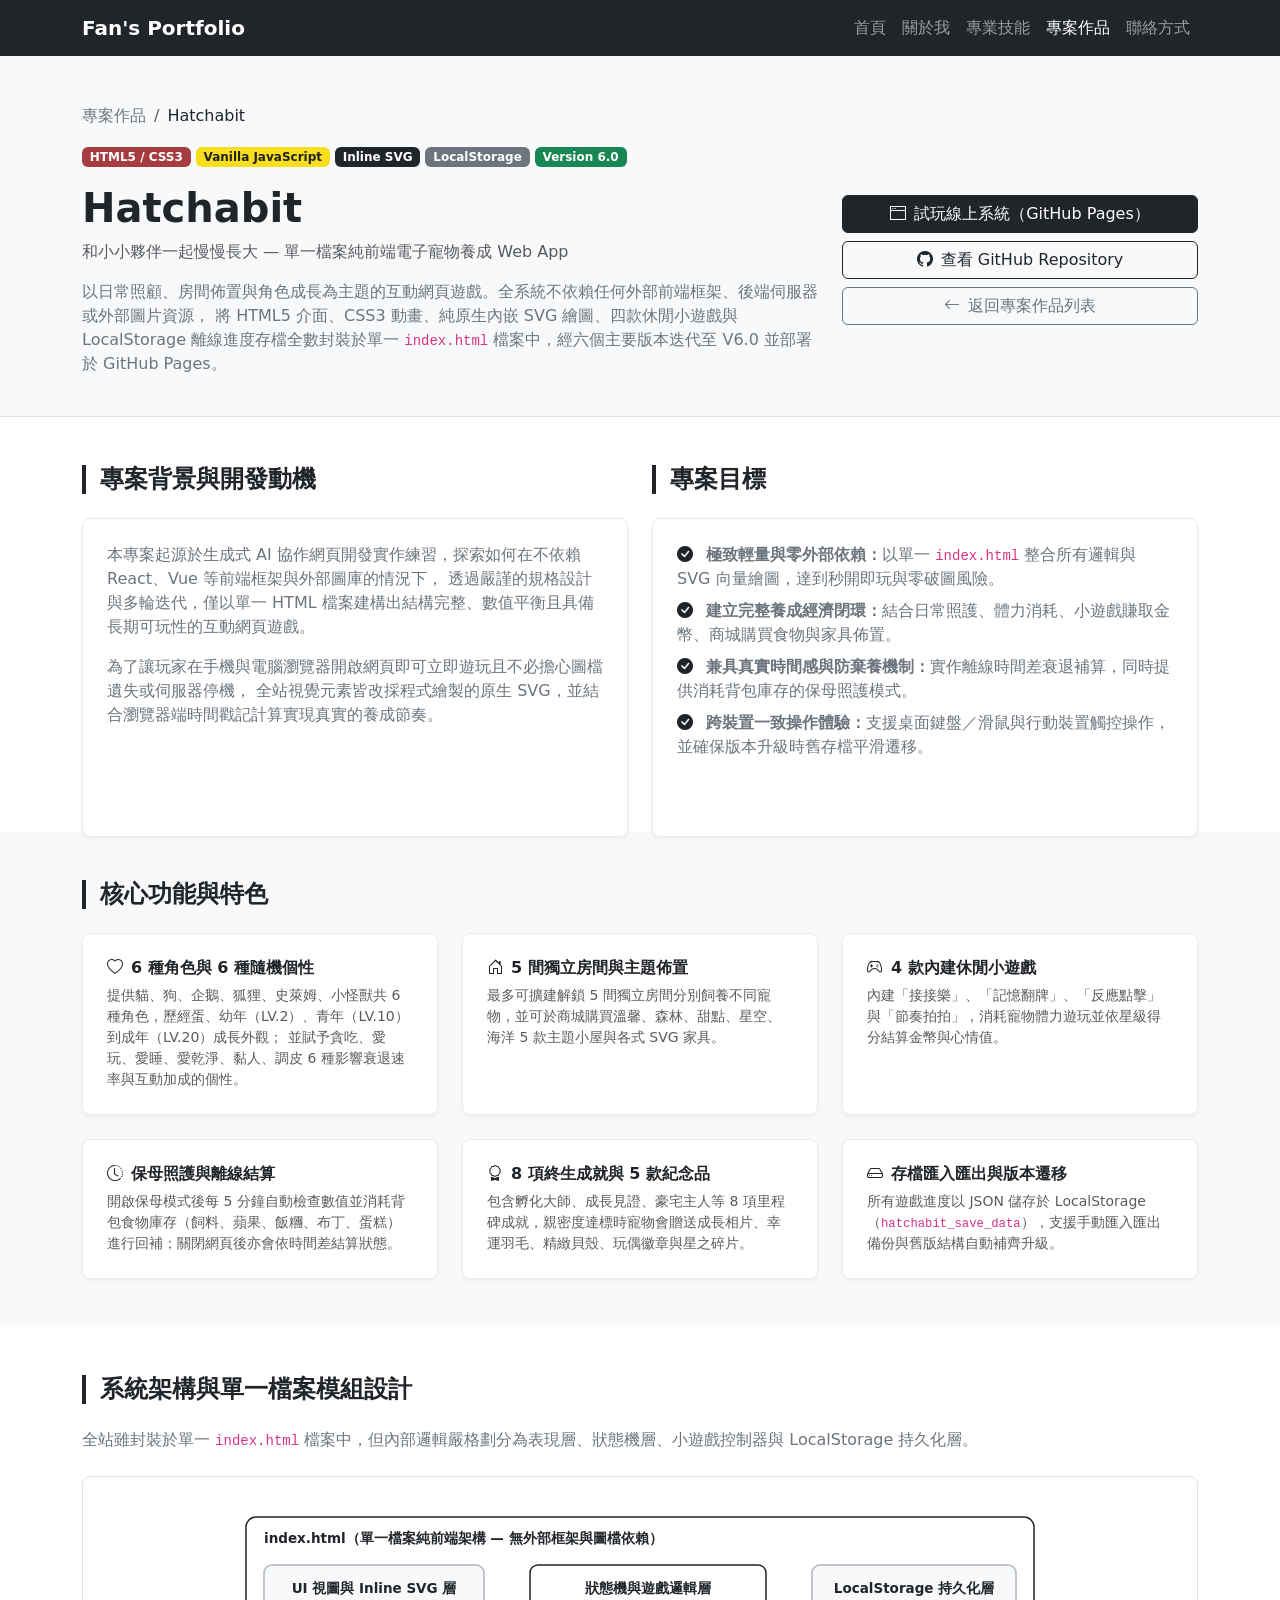
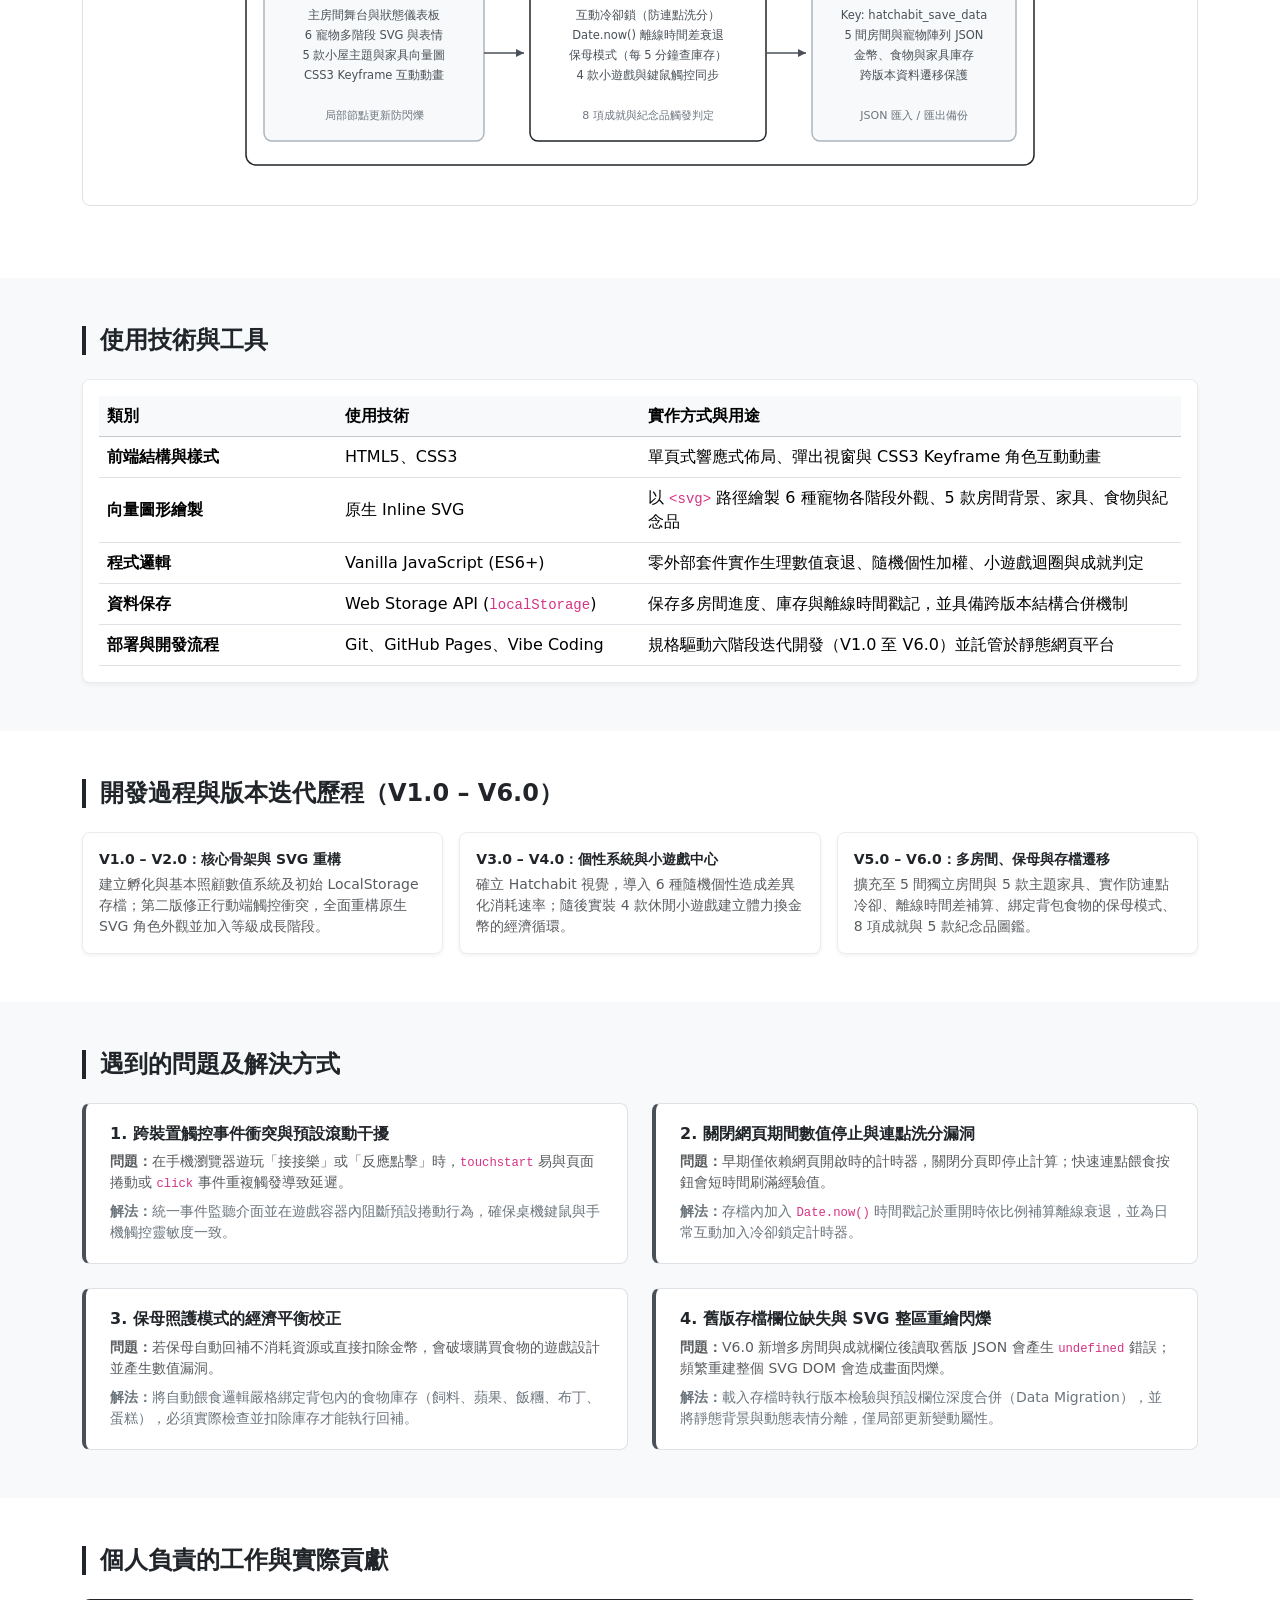
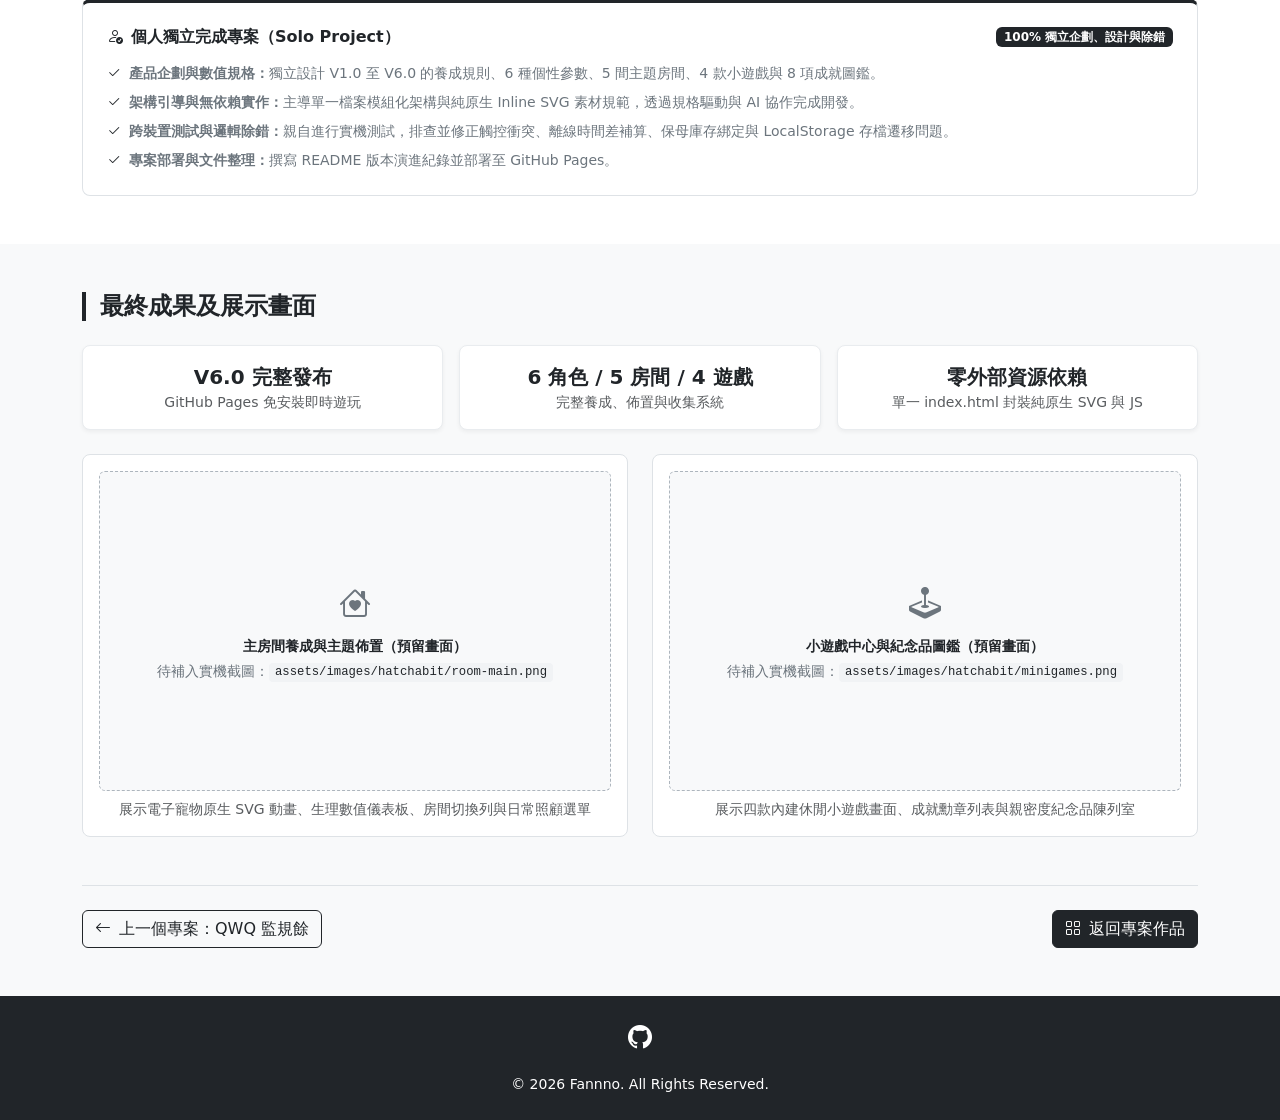
==== projects/hatchabit.html @ 488f7f94 "feat: 完成作品集專案詳細頁與 AGENTS.md 規範" ====
<!DOCTYPE html>
<html lang="zh-Hant">

<head>
  <meta charset="UTF-8">
  <meta name="viewport" content="width=device-width, initial-scale=1.0">
  <title>Hatchabit 電子寵物養成 Web App | 樊柔妤作品集</title>

  <link href="https://cdn.jsdelivr.net/npm/bootstrap@5.3.0/dist/css/bootstrap.min.css" rel="stylesheet">
  <link rel="stylesheet" href="https://cdn.jsdelivr.net/npm/bootstrap-icons@1.11.0/font/bootstrap-icons.min.css">
  <link rel="stylesheet" href="../assets/css/style.css">
</head>

<body>

  <!-- 導覽列 -->
  <nav class="navbar navbar-expand-lg navbar-dark bg-dark sticky-top">
    <div class="container">
      <a class="navbar-brand fw-bold" href="../index.html#home">Fan's Portfolio</a>

      <button class="navbar-toggler" type="button"
        data-bs-toggle="collapse" data-bs-target="#navbarNav"
        aria-controls="navbarNav" aria-expanded="false" aria-label="切換導覽列">
        <span class="navbar-toggler-icon"></span>
      </button>

      <div class="collapse navbar-collapse" id="navbarNav">
        <ul class="navbar-nav ms-auto">
          <li class="nav-item"><a class="nav-link" href="../index.html#home">首頁</a></li>
          <li class="nav-item"><a class="nav-link" href="../index.html#about">關於我</a></li>
          <li class="nav-item"><a class="nav-link" href="../index.html#skills">專業技能</a></li>
          <li class="nav-item"><a class="nav-link active" href="../index.html#portfolio">專案作品</a></li>
          <li class="nav-item"><a class="nav-link" href="../index.html#contact">聯絡方式</a></li>
        </ul>
      </div>
    </div>
  </nav>

  <!-- 1. 專案名稱、簡介與外部連結 -->
  <header class="project-hero">
    <div class="container">
      <nav aria-label="breadcrumb" class="mb-3">
        <ol class="breadcrumb mb-0 small">
          <li class="breadcrumb-item"><a href="../index.html#portfolio" class="text-decoration-none text-secondary">專案作品</a></li>
          <li class="breadcrumb-item active text-dark" aria-current="page">Hatchabit</li>
        </ol>
      </nav>

      <div class="row align-items-center g-4">
        <div class="col-lg-8">
          <div class="project-badges mb-3">
            <span class="badge badge-html">HTML5 / CSS3</span>
            <span class="badge badge-javascript">Vanilla JavaScript</span>
            <span class="badge bg-dark">Inline SVG</span>
            <span class="badge bg-secondary">LocalStorage</span>
            <span class="badge bg-success">Version 6.0</span>
          </div>

          <h1 class="fw-bold mb-2">Hatchabit</h1>
          <p class="text-muted mb-3">和小小夥伴一起慢慢長大 — 單一檔案純前端電子寵物養成 Web App</p>
          <p class="lead fs-6 text-secondary mb-0">
            以日常照顧、房間佈置與角色成長為主題的互動網頁遊戲。全系統不依賴任何外部前端框架、後端伺服器或外部圖片資源，
            將 HTML5 介面、CSS3 動畫、純原生內嵌 SVG 繪圖、四款休閒小遊戲與 LocalStorage 離線進度存檔全數封裝於單一
            <code>index.html</code> 檔案中，經六個主要版本迭代至 V6.0 並部署於 GitHub Pages。
          </p>
        </div>

        <div class="col-lg-4 d-flex flex-column gap-2">
          <a href="https://fannno.github.io/hatchabit/"
            target="_blank" rel="noopener noreferrer"
            class="btn btn-dark">
            <i class="bi bi-window-fullscreen me-2"></i>試玩線上系統（GitHub Pages）
          </a>
          <a href="https://github.com/Fannno/hatchabit"
            target="_blank" rel="noopener noreferrer"
            class="btn btn-outline-dark">
            <i class="bi bi-github me-2"></i>查看 GitHub Repository
          </a>
          <a href="../index.html#portfolio" class="btn btn-outline-secondary">
            <i class="bi bi-arrow-left me-2"></i>返回專案作品列表
          </a>
        </div>
      </div>
    </div>
  </header>

  <!-- 2 & 3. 專案背景與開發動機、專案目標 -->
  <section class="project-section bg-white">
    <div class="container">
      <div class="row g-4">
        <div class="col-lg-6">
          <h2 class="h4 section-heading">專案背景與開發動機</h2>
          <div class="info-panel p-4 h-100">
            <p class="text-secondary mb-3">
              本專案起源於生成式 AI 協作網頁開發實作練習，探索如何在不依賴 React、Vue 等前端框架與外部圖庫的情況下，
              透過嚴謹的規格設計與多輪迭代，僅以單一 HTML 檔案建構出結構完整、數值平衡且具備長期可玩性的互動網頁遊戲。
            </p>
            <p class="text-secondary mb-0">
              為了讓玩家在手機與電腦瀏覽器開啟網頁即可立即遊玩且不必擔心圖檔遺失或伺服器停機，
              全站視覺元素皆改採程式繪製的原生 SVG，並結合瀏覽器端時間戳記計算實現真實的養成節奏。
            </p>
          </div>
        </div>

        <div class="col-lg-6">
          <h2 class="h4 section-heading">專案目標</h2>
          <div class="info-panel p-4 h-100">
            <ul class="list-unstyled text-secondary mb-0 d-flex flex-column gap-2">
              <li>
                <i class="bi bi-check-circle-fill text-dark me-2"></i>
                <strong>極致輕量與零外部依賴：</strong>以單一 <code>index.html</code> 整合所有邏輯與 SVG 向量繪圖，達到秒開即玩與零破圖風險。
              </li>
              <li>
                <i class="bi bi-check-circle-fill text-dark me-2"></i>
                <strong>建立完整養成經濟閉環：</strong>結合日常照護、體力消耗、小遊戲賺取金幣、商城購買食物與家具佈置。
              </li>
              <li>
                <i class="bi bi-check-circle-fill text-dark me-2"></i>
                <strong>兼具真實時間感與防棄養機制：</strong>實作離線時間差衰退補算，同時提供消耗背包庫存的保母照護模式。
              </li>
              <li>
                <i class="bi bi-check-circle-fill text-dark me-2"></i>
                <strong>跨裝置一致操作體驗：</strong>支援桌面鍵盤／滑鼠與行動裝置觸控操作，並確保版本升級時舊存檔平滑遷移。
              </li>
            </ul>
          </div>
        </div>
      </div>
    </div>
  </section>

  <!-- 4. 核心功能與特色 -->
  <section class="project-section bg-light">
    <div class="container">
      <h2 class="h4 section-heading">核心功能與特色</h2>

      <div class="row g-4">
        <div class="col-md-6 col-lg-4">
          <div class="info-panel p-4 h-100">
            <h3 class="h6 fw-bold mb-2"><i class="bi bi-heart me-2"></i>6 種角色與 6 種隨機個性</h3>
            <p class="text-muted small mb-0">
              提供貓、狗、企鵝、狐狸、史萊姆、小怪獸共 6 種角色，歷經蛋、幼年（LV.2）、青年（LV.10）到成年（LV.20）成長外觀；
              並賦予貪吃、愛玩、愛睡、愛乾淨、黏人、調皮 6 種影響衰退速率與互動加成的個性。
            </p>
          </div>
        </div>

        <div class="col-md-6 col-lg-4">
          <div class="info-panel p-4 h-100">
            <h3 class="h6 fw-bold mb-2"><i class="bi bi-house-door me-2"></i>5 間獨立房間與主題佈置</h3>
            <p class="text-muted small mb-0">
              最多可擴建解鎖 5 間獨立房間分別飼養不同寵物，並可於商城購買溫馨、森林、甜點、星空、海洋 5 款主題小屋與各式 SVG 家具。
            </p>
          </div>
        </div>

        <div class="col-md-6 col-lg-4">
          <div class="info-panel p-4 h-100">
            <h3 class="h6 fw-bold mb-2"><i class="bi bi-controller me-2"></i>4 款內建休閒小遊戲</h3>
            <p class="text-muted small mb-0">
              內建「接接樂」、「記憶翻牌」、「反應點擊」與「節奏拍拍」，消耗寵物體力遊玩並依星級得分結算金幣與心情值。
            </p>
          </div>
        </div>

        <div class="col-md-6 col-lg-4">
          <div class="info-panel p-4 h-100">
            <h3 class="h6 fw-bold mb-2"><i class="bi bi-clock-history me-2"></i>保母照護與離線結算</h3>
            <p class="text-muted small mb-0">
              開啟保母模式後每 5 分鐘自動檢查數值並消耗背包食物庫存（飼料、蘋果、飯糰、布丁、蛋糕）進行回補；關閉網頁後亦會依時間差結算狀態。
            </p>
          </div>
        </div>

        <div class="col-md-6 col-lg-4">
          <div class="info-panel p-4 h-100">
            <h3 class="h6 fw-bold mb-2"><i class="bi bi-award me-2"></i>8 項終生成就與 5 款紀念品</h3>
            <p class="text-muted small mb-0">
              包含孵化大師、成長見證、豪宅主人等 8 項里程碑成就，親密度達標時寵物會贈送成長相片、幸運羽毛、精緻貝殼、玩偶徽章與星之碎片。
            </p>
          </div>
        </div>

        <div class="col-md-6 col-lg-4">
          <div class="info-panel p-4 h-100">
            <h3 class="h6 fw-bold mb-2"><i class="bi bi-hdd me-2"></i>存檔匯入匯出與版本遷移</h3>
            <p class="text-muted small mb-0">
              所有遊戲進度以 JSON 儲存於 LocalStorage（<code>hatchabit_save_data</code>），支援手動匯入匯出備份與舊版結構自動補齊升級。
            </p>
          </div>
        </div>
      </div>
    </div>
  </section>

  <!-- 5. 系統架構與資料處理流程 -->
  <section class="project-section bg-white">
    <div class="container">
      <h2 class="h4 section-heading">系統架構與單一檔案模組設計</h2>
      <p class="text-secondary mb-4">
        全站雖封裝於單一 <code>index.html</code> 檔案中，但內部邏輯嚴格劃分為表現層、狀態機層、小遊戲控制器與 LocalStorage 持久化層。
      </p>

      <div class="arch-diagram-box mb-4">
        <svg viewBox="0 0 820 280" xmlns="http://www.w3.org/2000/svg" role="img" aria-label="Hatchabit 單一檔案純前端架構圖">
          <defs>
            <marker id="hb-arrow" viewBox="0 0 10 10" refX="8" refY="5" markerWidth="7" markerHeight="7" orient="auto-start-reverse">
              <path d="M 0 1 L 8 5 L 0 9 z" fill="#495057"/>
            </marker>
          </defs>

          <!-- 外層容器 -->
          <rect x="16" y="16" width="788" height="248" rx="10" fill="#ffffff" stroke="#212529" stroke-width="1.5"/>
          <text x="34" y="42" font-size="13.5" font-weight="700" fill="#212529">index.html（單一檔案純前端架構 — 無外部框架與圖檔依賴）</text>

          <!-- 左：UI & SVG -->
          <rect x="34" y="64" width="220" height="176" rx="8" fill="#f8f9fa" stroke="#adb5bd" stroke-width="1.5"/>
          <text x="144" y="92" text-anchor="middle" font-size="13.5" font-weight="700" fill="#212529">UI 視圖與 Inline SVG 層</text>
          <text x="144" y="118" text-anchor="middle" font-size="11.5" fill="#495057">主房間舞台與狀態儀表板</text>
          <text x="144" y="138" text-anchor="middle" font-size="11.5" fill="#495057">6 寵物多階段 SVG 與表情</text>
          <text x="144" y="158" text-anchor="middle" font-size="11.5" fill="#495057">5 款小屋主題與家具向量圖</text>
          <text x="144" y="178" text-anchor="middle" font-size="11.5" fill="#495057">CSS3 Keyframe 互動動畫</text>
          <text x="144" y="218" text-anchor="middle" font-size="11" fill="#6c757d">局部節點更新防閃爍</text>

          <line x1="254" y1="152" x2="294" y2="152" stroke="#495057" stroke-width="1.5" marker-end="url(#hb-arrow)"/>

          <!-- 中：狀態機與遊戲 -->
          <rect x="300" y="64" width="236" height="176" rx="8" fill="#ffffff" stroke="#212529" stroke-width="1.5"/>
          <text x="418" y="92" text-anchor="middle" font-size="13.5" font-weight="700" fill="#212529">狀態機與遊戲邏輯層</text>
          <text x="418" y="118" text-anchor="middle" font-size="11.5" fill="#495057">互動冷卻鎖（防連點洗分）</text>
          <text x="418" y="138" text-anchor="middle" font-size="11.5" fill="#495057">Date.now() 離線時間差衰退</text>
          <text x="418" y="158" text-anchor="middle" font-size="11.5" fill="#495057">保母模式（每 5 分鐘查庫存）</text>
          <text x="418" y="178" text-anchor="middle" font-size="11.5" fill="#495057">4 款小遊戲與鍵鼠觸控同步</text>
          <text x="418" y="218" text-anchor="middle" font-size="11" fill="#6c757d">8 項成就與紀念品觸發判定</text>

          <line x1="536" y1="152" x2="576" y2="152" stroke="#495057" stroke-width="1.5" marker-end="url(#hb-arrow)"/>

          <!-- 右：LocalStorage -->
          <rect x="582" y="64" width="204" height="176" rx="8" fill="#f8f9fa" stroke="#adb5bd" stroke-width="1.5"/>
          <text x="684" y="92" text-anchor="middle" font-size="13.5" font-weight="700" fill="#212529">LocalStorage 持久化層</text>
          <text x="684" y="118" text-anchor="middle" font-size="11.5" fill="#495057">Key: hatchabit_save_data</text>
          <text x="684" y="138" text-anchor="middle" font-size="11.5" fill="#495057">5 間房間與寵物陣列 JSON</text>
          <text x="684" y="158" text-anchor="middle" font-size="11.5" fill="#495057">金幣、食物與家具庫存</text>
          <text x="684" y="178" text-anchor="middle" font-size="11.5" fill="#495057">跨版本資料遷移保護</text>
          <text x="684" y="218" text-anchor="middle" font-size="11" fill="#6c757d">JSON 匯入 / 匯出備份</text>
        </svg>
      </div>
    </div>
  </section>

  <!-- 6. 使用技術與工具 -->
  <section class="project-section bg-light">
    <div class="container">
      <h2 class="h4 section-heading">使用技術與工具</h2>

      <div class="table-responsive info-panel p-3">
        <table class="table table-hover align-middle mb-0">
          <thead class="table-light">
            <tr>
              <th style="width: 22%;">類別</th>
              <th style="width: 28%;">使用技術</th>
              <th>實作方式與用途</th>
            </tr>
          </thead>
          <tbody>
            <tr>
              <td class="fw-semibold">前端結構與樣式</td>
              <td>HTML5、CSS3</td>
              <td>單頁式響應式佈局、彈出視窗與 CSS3 Keyframe 角色互動動畫</td>
            </tr>
            <tr>
              <td class="fw-semibold">向量圖形繪製</td>
              <td>原生 Inline SVG</td>
              <td>以 <code>&lt;svg&gt;</code> 路徑繪製 6 種寵物各階段外觀、5 款房間背景、家具、食物與紀念品</td>
            </tr>
            <tr>
              <td class="fw-semibold">程式邏輯</td>
              <td>Vanilla JavaScript (ES6+)</td>
              <td>零外部套件實作生理數值衰退、隨機個性加權、小遊戲迴圈與成就判定</td>
            </tr>
            <tr>
              <td class="fw-semibold">資料保存</td>
              <td>Web Storage API (<code>localStorage</code>)</td>
              <td>保存多房間進度、庫存與離線時間戳記，並具備跨版本結構合併機制</td>
            </tr>
            <tr>
              <td class="fw-semibold">部署與開發流程</td>
              <td>Git、GitHub Pages、Vibe Coding</td>
              <td>規格驅動六階段迭代開發（V1.0 至 V6.0）並託管於靜態網頁平台</td>
            </tr>
          </tbody>
        </table>
      </div>
    </div>
  </section>

  <!-- 7. 開發過程與實作方式 -->
  <section class="project-section bg-white">
    <div class="container">
      <h2 class="h4 section-heading">開發過程與版本迭代歷程（V1.0 – V6.0）</h2>

      <div class="row g-3">
        <div class="col-md-6 col-lg-4">
          <div class="info-panel p-3 h-100">
            <div class="fw-bold small text-dark mb-1">V1.0 – V2.0：核心骨架與 SVG 重構</div>
            <p class="small text-muted mb-0">
              建立孵化與基本照顧數值系統及初始 LocalStorage 存檔；第二版修正行動端觸控衝突，全面重構原生 SVG 角色外觀並加入等級成長階段。
            </p>
          </div>
        </div>
        <div class="col-md-6 col-lg-4">
          <div class="info-panel p-3 h-100">
            <div class="fw-bold small text-dark mb-1">V3.0 – V4.0：個性系統與小遊戲中心</div>
            <p class="small text-muted mb-0">
              確立 Hatchabit 視覺，導入 6 種隨機個性造成差異化消耗速率；隨後實裝 4 款休閒小遊戲建立體力換金幣的經濟循環。
            </p>
          </div>
        </div>
        <div class="col-md-6 col-lg-4">
          <div class="info-panel p-3 h-100">
            <div class="fw-bold small text-dark mb-1">V5.0 – V6.0：多房間、保母與存檔遷移</div>
            <p class="small text-muted mb-0">
              擴充至 5 間獨立房間與 5 款主題家具、實作防連點冷卻、離線時間差補算、綁定背包食物的保母模式、8 項成就與 5 款紀念品圖鑑。
            </p>
          </div>
        </div>
      </div>
    </div>
  </section>

  <!-- 8. 遇到的問題及解決方式 -->
  <section class="project-section bg-light">
    <div class="container">
      <h2 class="h4 section-heading">遇到的問題及解決方式</h2>

      <div class="row g-4">
        <div class="col-lg-6">
          <div class="troubleshoot-card">
            <h3 class="h6 fw-bold mb-2">1. 跨裝置觸控事件衝突與預設滾動干擾</h3>
            <p class="small text-muted mb-2">
              <strong>問題：</strong>在手機瀏覽器遊玩「接接樂」或「反應點擊」時，<code>touchstart</code> 易與頁面捲動或 <code>click</code> 事件重複觸發導致延遲。
            </p>
            <p class="small text-secondary mb-0">
              <strong>解法：</strong>統一事件監聽介面並在遊戲容器內阻斷預設捲動行為，確保桌機鍵鼠與手機觸控靈敏度一致。
            </p>
          </div>
        </div>

        <div class="col-lg-6">
          <div class="troubleshoot-card">
            <h3 class="h6 fw-bold mb-2">2. 關閉網頁期間數值停止與連點洗分漏洞</h3>
            <p class="small text-muted mb-2">
              <strong>問題：</strong>早期僅依賴網頁開啟時的計時器，關閉分頁即停止計算；快速連點餵食按鈕會短時間刷滿經驗值。
            </p>
            <p class="small text-secondary mb-0">
              <strong>解法：</strong>存檔內加入 <code>Date.now()</code> 時間戳記於重開時依比例補算離線衰退，並為日常互動加入冷卻鎖定計時器。
            </p>
          </div>
        </div>

        <div class="col-lg-6">
          <div class="troubleshoot-card">
            <h3 class="h6 fw-bold mb-2">3. 保母照護模式的經濟平衡校正</h3>
            <p class="small text-muted mb-2">
              <strong>問題：</strong>若保母自動回補不消耗資源或直接扣除金幣，會破壞購買食物的遊戲設計並產生數值漏洞。
            </p>
            <p class="small text-secondary mb-0">
              <strong>解法：</strong>將自動餵食邏輯嚴格綁定背包內的食物庫存（飼料、蘋果、飯糰、布丁、蛋糕），必須實際檢查並扣除庫存才能執行回補。
            </p>
          </div>
        </div>

        <div class="col-lg-6">
          <div class="troubleshoot-card">
            <h3 class="h6 fw-bold mb-2">4. 舊版存檔欄位缺失與 SVG 整區重繪閃爍</h3>
            <p class="small text-muted mb-2">
              <strong>問題：</strong>V6.0 新增多房間與成就欄位後讀取舊版 JSON 會產生 <code>undefined</code> 錯誤；頻繁重建整個 SVG DOM 會造成畫面閃爍。
            </p>
            <p class="small text-secondary mb-0">
              <strong>解法：</strong>載入存檔時執行版本檢驗與預設欄位深度合併（Data Migration），並將靜態背景與動態表情分離，僅局部更新變動屬性。
            </p>
          </div>
        </div>
      </div>
    </div>
  </section>

  <!-- 9. 個人負責的工作與實際貢獻 -->
  <section class="project-section bg-white">
    <div class="container">
      <h2 class="h4 section-heading">個人負責的工作與實際貢獻</h2>

      <div class="role-boundary-box role-personal">
        <div class="d-flex flex-wrap justify-content-between align-items-center mb-3 gap-2">
          <h3 class="h6 fw-bold mb-0"><i class="bi bi-person-check me-2"></i>個人獨立完成專案（Solo Project）</h3>
          <span class="badge bg-dark">100% 獨立企劃、設計與除錯</span>
        </div>
        <ul class="list-unstyled text-secondary small mb-0 d-flex flex-column gap-2">
          <li><i class="bi bi-check2 text-dark me-2"></i><strong>產品企劃與數值規格：</strong>獨立設計 V1.0 至 V6.0 的養成規則、6 種個性參數、5 間主題房間、4 款小遊戲與 8 項成就圖鑑。</li>
          <li><i class="bi bi-check2 text-dark me-2"></i><strong>架構引導與無依賴實作：</strong>主導單一檔案模組化架構與純原生 Inline SVG 素材規範，透過規格驅動與 AI 協作完成開發。</li>
          <li><i class="bi bi-check2 text-dark me-2"></i><strong>跨裝置測試與邏輯除錯：</strong>親自進行實機測試，排查並修正觸控衝突、離線時間差補算、保母庫存綁定與 LocalStorage 存檔遷移問題。</li>
          <li><i class="bi bi-check2 text-dark me-2"></i><strong>專案部署與文件整理：</strong>撰寫 README 版本演進紀錄並部署至 GitHub Pages。</li>
        </ul>
      </div>
    </div>
  </section>

  <!-- 10. 最終成果及展示畫面 -->
  <section class="project-section bg-light">
    <div class="container">
      <h2 class="h4 section-heading">最終成果及展示畫面</h2>

      <div class="row g-3 mb-4">
        <div class="col-md-4">
          <div class="info-panel p-3 text-center h-100">
            <div class="fw-bold fs-5 text-dark">V6.0 完整發布</div>
            <div class="small text-muted">GitHub Pages 免安裝即時遊玩</div>
          </div>
        </div>
        <div class="col-md-4">
          <div class="info-panel p-3 text-center h-100">
            <div class="fw-bold fs-5 text-dark">6 角色 / 5 房間 / 4 遊戲</div>
            <div class="small text-muted">完整養成、佈置與收集系統</div>
          </div>
        </div>
        <div class="col-md-4">
          <div class="info-panel p-3 text-center h-100">
            <div class="fw-bold fs-5 text-dark">零外部資源依賴</div>
            <div class="small text-muted">單一 index.html 封裝純原生 SVG 與 JS</div>
          </div>
        </div>
      </div>

      <div class="row g-4">
        <div class="col-md-6">
          <figure class="screenshot-figure">
            <div class="screenshot-placeholder">
              <i class="bi bi-house-heart fs-2 mb-2"></i>
              <div class="fw-semibold small text-dark mb-1">主房間養成與主題佈置（預留畫面）</div>
              <div class="small">待補入實機截圖：<span class="code-path">assets/images/hatchabit/room-main.png</span></div>
            </div>
            <figcaption class="small text-muted mt-2 text-center">
              展示電子寵物原生 SVG 動畫、生理數值儀表板、房間切換列與日常照顧選單
            </figcaption>
          </figure>
        </div>

        <div class="col-md-6">
          <figure class="screenshot-figure">
            <div class="screenshot-placeholder">
              <i class="bi bi-joystick fs-2 mb-2"></i>
              <div class="fw-semibold small text-dark mb-1">小遊戲中心與紀念品圖鑑（預留畫面）</div>
              <div class="small">待補入實機截圖：<span class="code-path">assets/images/hatchabit/minigames.png</span></div>
            </div>
            <figcaption class="small text-muted mt-2 text-center">
              展示四款內建休閒小遊戲畫面、成就勳章列表與親密度紀念品陳列室
            </figcaption>
          </figure>
        </div>
      </div>

      <!-- 底部專案導覽 -->
      <div class="d-flex flex-wrap justify-content-between align-items-center gap-3 mt-5 pt-4 border-top">
        <a href="qwq.html" class="btn btn-outline-dark">
          <i class="bi bi-arrow-left me-2"></i>上一個專案：QWQ 監規餘
        </a>
        <a href="../index.html#portfolio" class="btn btn-dark">
          <i class="bi bi-grid me-2"></i>返回專案作品
        </a>
      </div>
    </div>
  </section>

  <!-- 頁尾 -->
  <footer class="bg-dark text-white text-center py-4">
    <div class="container">
      <div class="mb-3">
        <a href="https://github.com/Fannno"
          target="_blank" rel="noopener noreferrer"
          class="text-white mx-3 text-decoration-none"
          aria-label="GitHub 個人頁面">
          <i class="bi bi-github fs-4"></i>
        </a>
      </div>

      <small>&copy; 2026 Fannno. All Rights Reserved.</small>
    </div>
  </footer>

  <script src="https://cdn.jsdelivr.net/npm/bootstrap@5.3.0/dist/js/bootstrap.bundle.min.js"></script>
  <script src="../assets/js/main.js"></script>
</body>

</html>
---- assets/css/style.css ----
/* ==========================================================================
   Fan's Portfolio - 全站共用樣式表
   維持簡潔黑白灰設計語言，兼顧首頁與專案詳細介紹頁一致體驗
   ========================================================================== */

section {
  padding: 60px 0;
}

.hero-bg {
  background-color: #f8f9fa;
}

/* 卡片基礎互動 */
.card {
  transition: transform 0.25s ease, box-shadow 0.25s ease, border-color 0.25s ease;
}

.card:hover {
  transform: translateY(-5px);
  box-shadow: 0 10px 20px rgba(0, 0, 0, 0.1) !important;
}

/* 首頁專案卡片：整張可點擊與外部連結隔離 */
.project-card {
  position: relative;
  border: 1px solid rgba(0, 0, 0, 0.06) !important;
}

.project-card:hover,
.project-card:focus-within {
  border-color: rgba(33, 37, 41, 0.35) !important;
}

.project-card-action {
  display: inline-flex;
  align-items: center;
  transition: color 0.2s ease;
}

.project-card-action i {
  transition: transform 0.2s ease;
}

.project-card:hover .project-card-action i,
.project-card:focus-within .project-card-action i {
  transform: translateX(4px);
}

.project-card-links {
  position: relative;
  z-index: 2;
}

/* 技術標籤代表色 */
.badge-swift {
  background-color: #F05138;
  color: #fff;
}

.badge-dotnet {
  background-color: #512BD4;
  color: #fff;
}

.badge-sql {
  background-color: #4479A1;
  color: #fff;
}

.badge-javascript {
  background-color: #F7DF1E;
  color: #222;
}

.badge-html {
  background-color: #A63D40;
  color: #fff;
}

.badge-java {
  background-color: #E76F00;
  color: #fff;
}

.badge-react {
  background-color: #087EA4;
  color: #fff;
}

.badge-node {
  background-color: #3C873A;
  color: #fff;
}

.badge-mongodb {
  background-color: #13AA52;
  color: #fff;
}

/* 學經歷時間軸排版 */
.timeline-heading {
  display: flex;
  flex-wrap: wrap;
  justify-content: space-between;
  align-items: flex-start;
  gap: 4px 12px;
}

.timeline-date {
  white-space: nowrap;
}

/* ==========================================================================
   專案詳細介紹頁專用樣式
   ========================================================================== */

.project-hero {
  padding: 48px 0 40px;
  background-color: #f8f9fa;
  border-bottom: 1px solid #dee2e6;
}

.project-section {
  padding: 48px 0;
}

.section-heading {
  font-weight: 700;
  color: #212529;
  padding-left: 14px;
  border-left: 4px solid #212529;
  margin-bottom: 1.5rem;
}

/* 靜態資訊卡片（內頁結構卡不套用首頁懸浮上移，保持閱讀穩定） */
.info-panel {
  background-color: #ffffff;
  border: 1px solid #e9ecef;
  border-radius: 0.5rem;
  box-shadow: 0 0.125rem 0.25rem rgba(0, 0, 0, 0.05);
}

.info-panel-muted {
  background-color: #f8f9fa;
  border: 1px solid #e9ecef;
  border-radius: 0.5rem;
}

/* 原生 SVG 系統架構圖容器 */
.arch-diagram-box {
  background-color: #ffffff;
  border: 1px solid #dee2e6;
  border-radius: 0.5rem;
  padding: 1.5rem;
  overflow-x: auto;
}

.arch-diagram-box svg {
  display: block;
  width: 100%;
  max-width: 820px;
  height: auto;
  margin: 0 auto;
}

/* 問題與解決方式卡片 */
.troubleshoot-card {
  background-color: #ffffff;
  border: 1px solid #dee2e6;
  border-left: 4px solid #495057;
  border-radius: 0.5rem;
  padding: 1.25rem 1.5rem;
  height: 100%;
}

/* 個人貢獻與團隊分工對照 */
.role-boundary-box {
  border: 1px solid #dee2e6;
  border-radius: 0.5rem;
  padding: 1.5rem;
  height: 100%;
}

.role-boundary-box.role-personal {
  background-color: #ffffff;
  border-top: 4px solid #212529;
}

.role-boundary-box.role-team {
  background-color: #f8f9fa;
  border-top: 4px solid #6c757d;
}

/* 專案截圖與預留展示區 */
.screenshot-figure {
  background-color: #ffffff;
  border: 1px solid #dee2e6;
  border-radius: 0.5rem;
  padding: 1rem;
  margin-bottom: 0;
  height: 100%;
}

.screenshot-placeholder {
  background-color: #f8f9fa;
  border: 1.5px dashed #adb5bd;
  border-radius: 0.375rem;
  aspect-ratio: 16 / 10;
  display: flex;
  flex-direction: column;
  align-items: center;
  justify-content: center;
  text-align: center;
  padding: 1.25rem;
  color: #6c757d;
}

.screenshot-placeholder-portrait {
  aspect-ratio: 9 / 16;
  max-height: 360px;
  margin: 0 auto;
}

.code-path {
  font-family: ui-monospace, SFMono-Regular, Menlo, Monaco, Consolas, monospace;
  font-size: 0.875em;
  background-color: #f1f3f5;
  color: #212529;
  padding: 0.15rem 0.4rem;
  border-radius: 0.25rem;
  word-break: break-word;
}

/* 響應式微調 */
@media (max-width: 576px) {
  section {
    padding: 45px 0;
  }

  .project-hero {
    padding: 36px 0 28px;
  }

  .project-section {
    padding: 36px 0;
  }

  .timeline-date {
    font-size: 0.8rem;
  }

  .project-badges {
    line-height: 2.2;
  }

  .arch-diagram-box {
    padding: 1rem;
  }
}
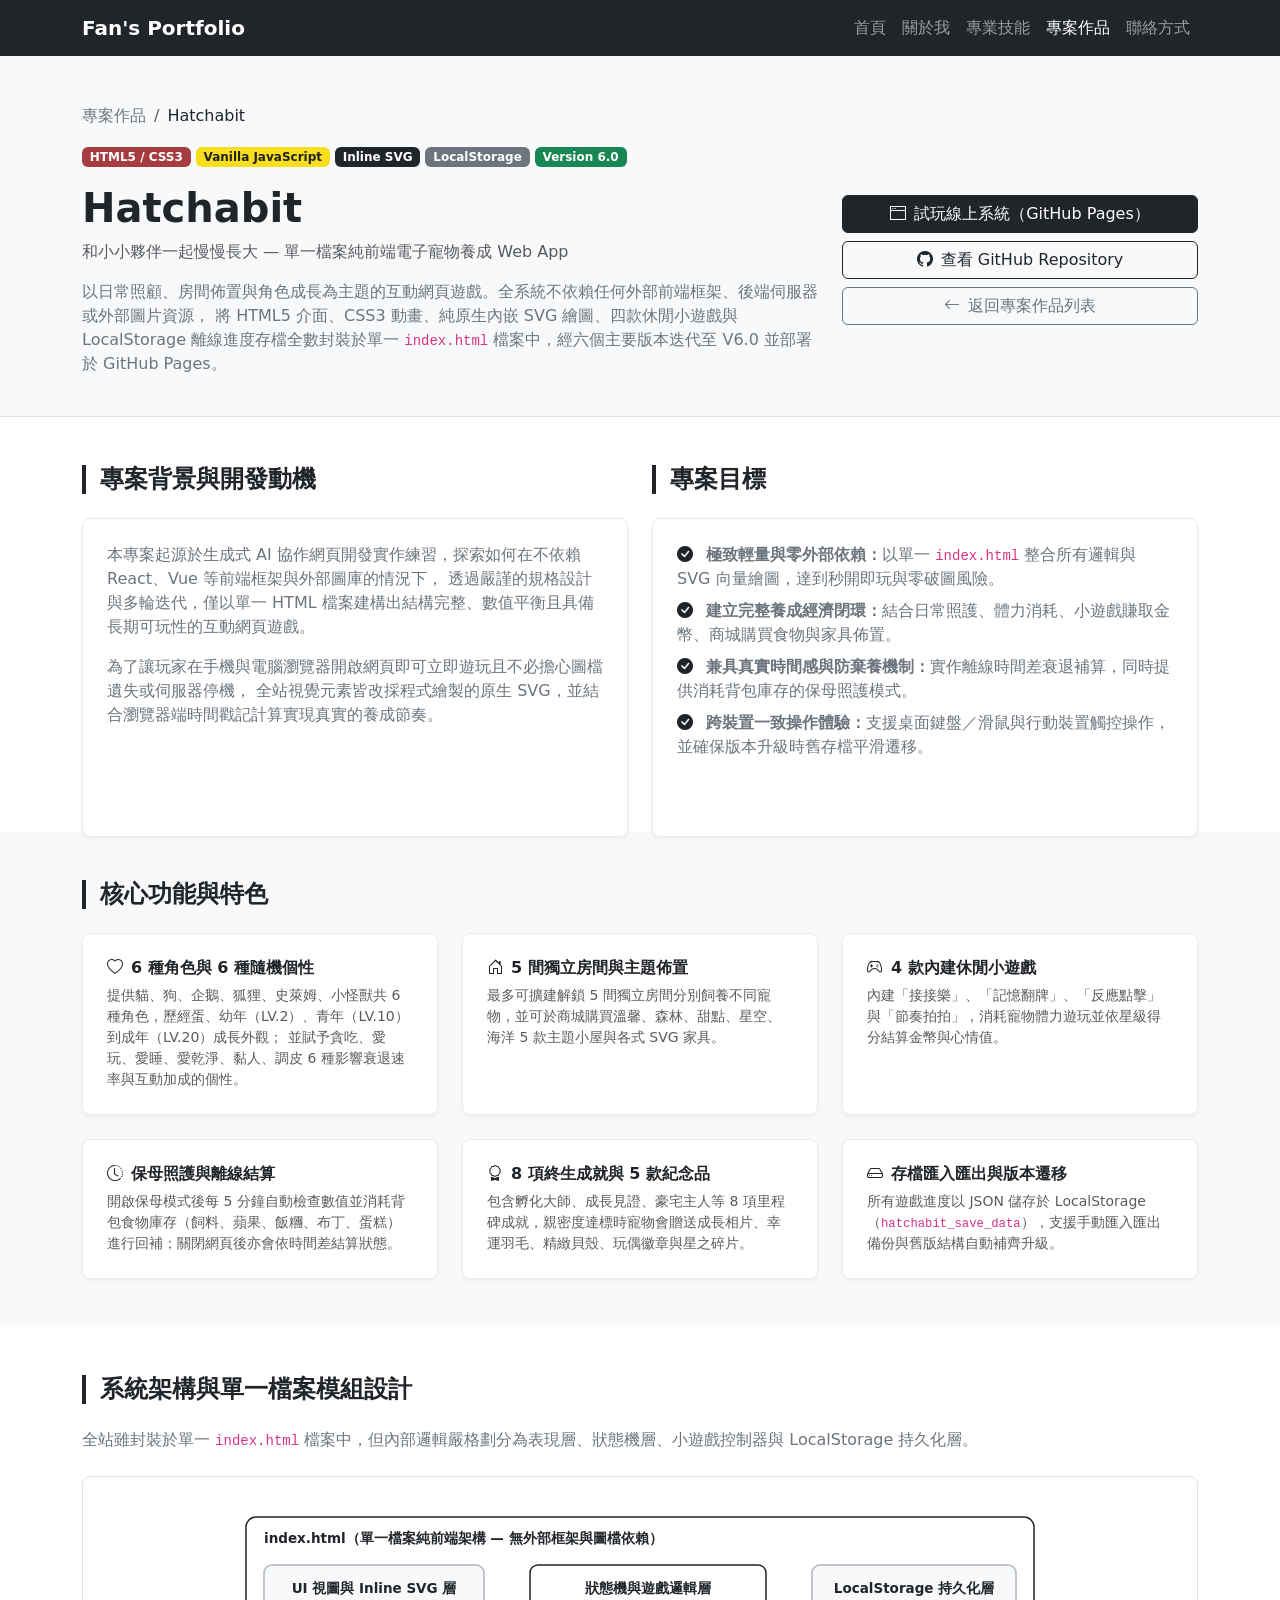
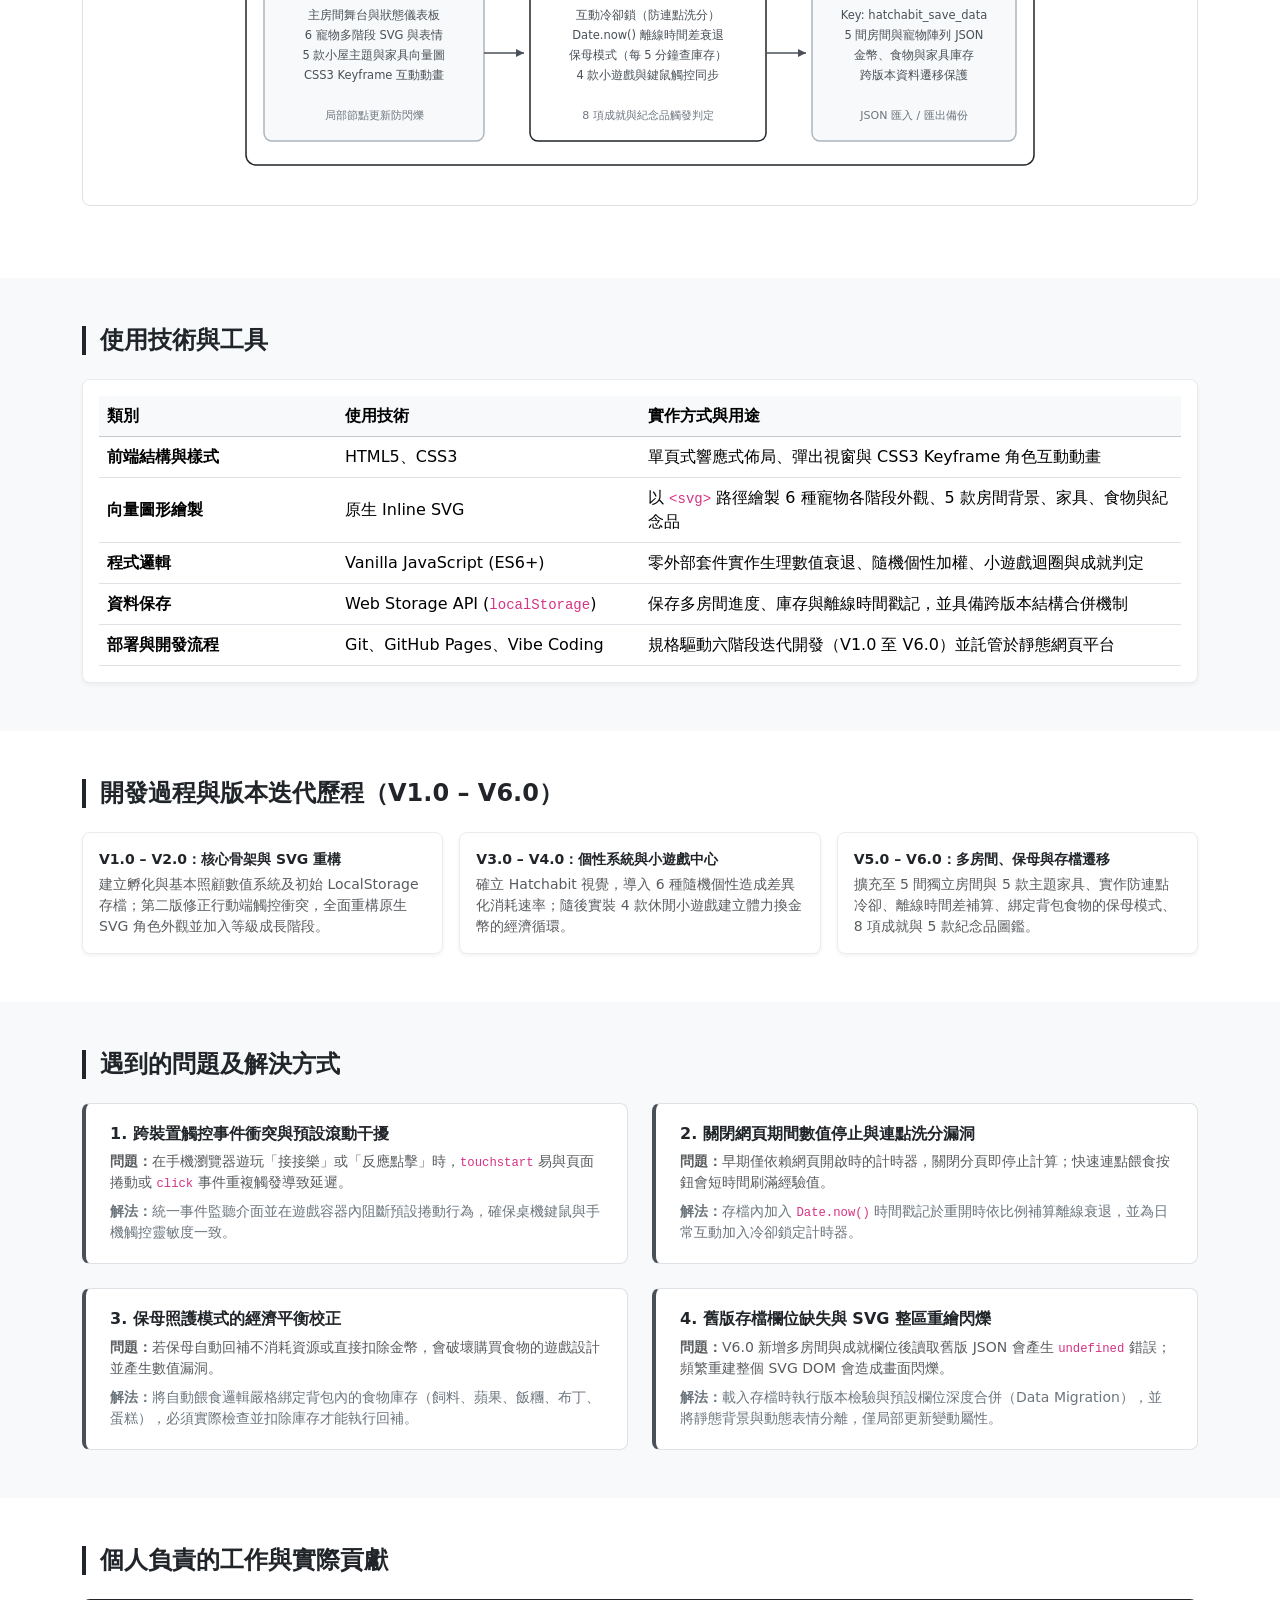
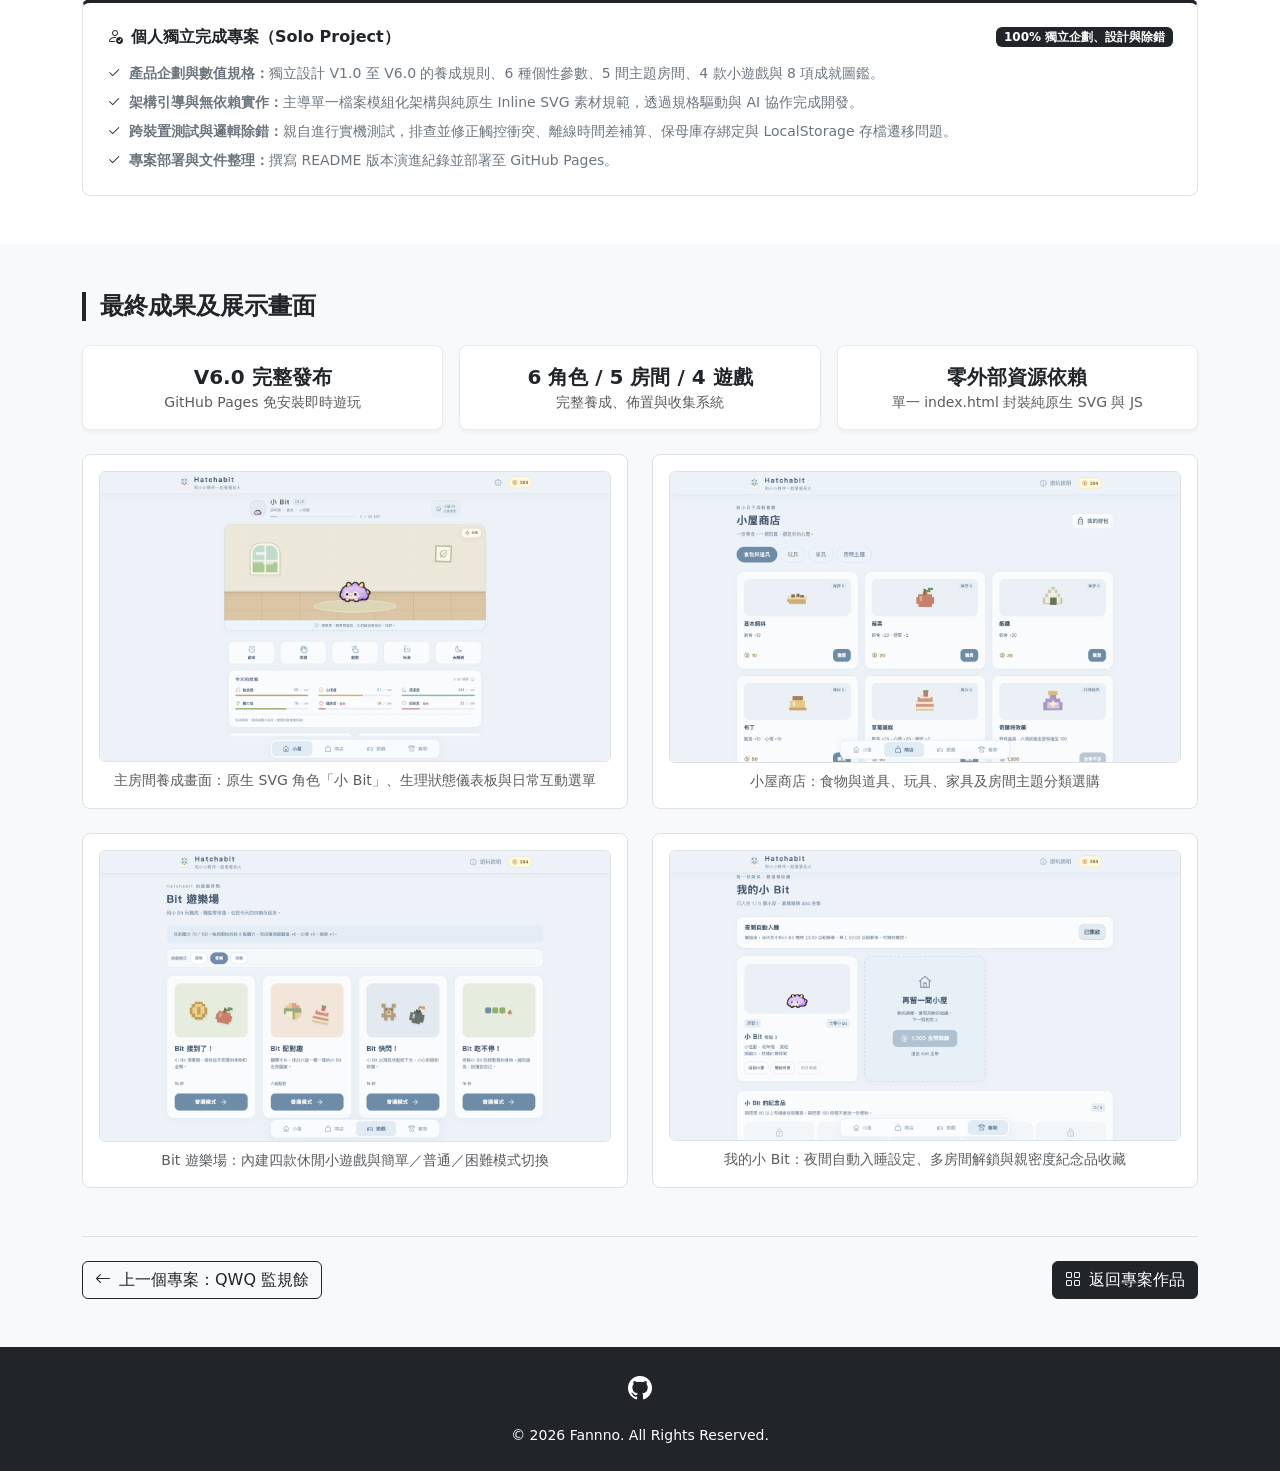
==== commit c47573b9: "feat: 補齊 SteadyHope 與 Hatchabit 實機截圖及說明調整" ====
--- a/projects/hatchabit.html
+++ b/projects/hatchabit.html
@@ -433,27 +433,37 @@
 
       <div class="row g-4">
         <div class="col-md-6">
-          <figure class="screenshot-figure">
-            <div class="screenshot-placeholder">
-              <i class="bi bi-house-heart fs-2 mb-2"></i>
-              <div class="fw-semibold small text-dark mb-1">主房間養成與主題佈置（預留畫面）</div>
-              <div class="small">待補入實機截圖：<span class="code-path">assets/images/hatchabit/room-main.png</span></div>
-            </div>
+          <figure class="screenshot-figure h-100">
+            <img src="../assets/images/hatchabit/room-main.png" alt="Hatchabit 主房間養成與日常照顧儀表板畫面" class="img-fluid rounded border d-block w-100">
             <figcaption class="small text-muted mt-2 text-center">
-              展示電子寵物原生 SVG 動畫、生理數值儀表板、房間切換列與日常照顧選單
+              主房間養成畫面：原生 SVG 角色「小 Bit」、生理狀態儀表板與日常互動選單
             </figcaption>
           </figure>
         </div>
 
         <div class="col-md-6">
-          <figure class="screenshot-figure">
-            <div class="screenshot-placeholder">
-              <i class="bi bi-joystick fs-2 mb-2"></i>
-              <div class="fw-semibold small text-dark mb-1">小遊戲中心與紀念品圖鑑（預留畫面）</div>
-              <div class="small">待補入實機截圖：<span class="code-path">assets/images/hatchabit/minigames.png</span></div>
-            </div>
+          <figure class="screenshot-figure h-100">
+            <img src="../assets/images/hatchabit/shop.png" alt="Hatchabit 小屋商店與像素道具分類畫面" class="img-fluid rounded border d-block w-100">
             <figcaption class="small text-muted mt-2 text-center">
-              展示四款內建休閒小遊戲畫面、成就勳章列表與親密度紀念品陳列室
+              小屋商店：食物與道具、玩具、家具及房間主題分類選購
+            </figcaption>
+          </figure>
+        </div>
+
+        <div class="col-md-6">
+          <figure class="screenshot-figure h-100">
+            <img src="../assets/images/hatchabit/minigames.png" alt="Hatchabit Bit 遊樂場四款小遊戲畫面" class="img-fluid rounded border d-block w-100">
+            <figcaption class="small text-muted mt-2 text-center">
+              Bit 遊樂場：內建四款休閒小遊戲與簡單／普通／困難模式切換
+            </figcaption>
+          </figure>
+        </div>
+
+        <div class="col-md-6">
+          <figure class="screenshot-figure h-100">
+            <img src="../assets/images/hatchabit/pets-collection.png" alt="Hatchabit 我的小 Bit 多房間管理與紀念品圖鑑畫面" class="img-fluid rounded border d-block w-100">
+            <figcaption class="small text-muted mt-2 text-center">
+              我的小 Bit：夜間自動入睡設定、多房間解鎖與親密度紀念品收藏
             </figcaption>
           </figure>
         </div>
